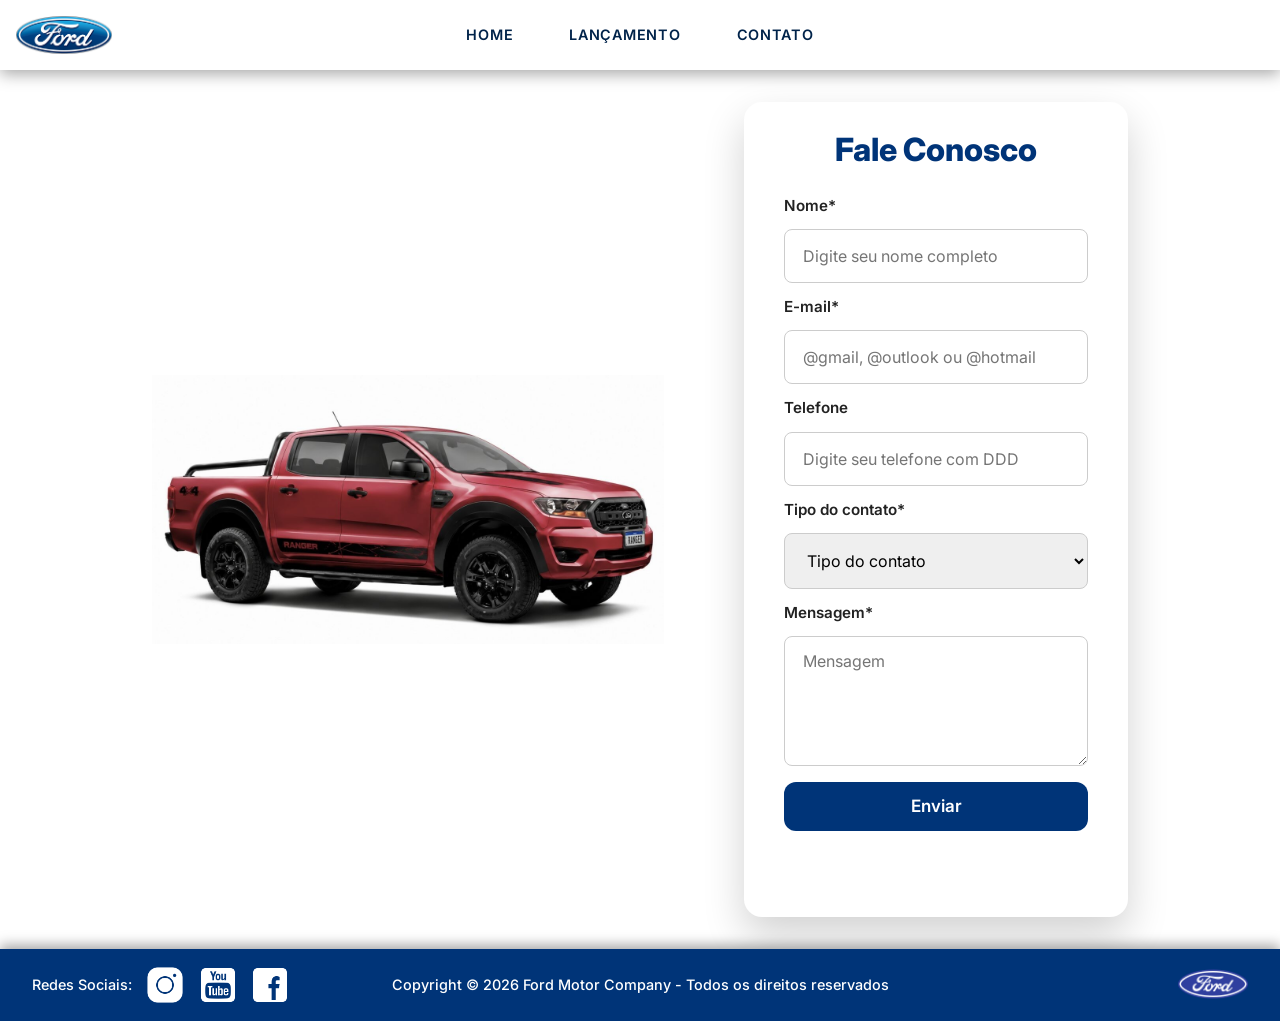
==== contact.html @ bb1d30cd "Corrigindo indentação dos arquivos" ====
<!doctype html>
<html lang="pt-BR">
    <head>
        <meta charset="UTF-8" />
        <meta name="viewport" content="width=device-width, initial-scale=1.0" />
        <title>Fale Conosco | Ford Ranger 2022</title>
        <meta
            name="description"
            content="Entre em contato com a Ford sobre a Ranger 2022: elogios, reclamações ou solicitações através do nosso formulário."
        />
        <link rel="icon" type="image/png" href="img/ford-logo.png" />
        <link rel="preconnect" href="https://fonts.googleapis.com" />
        <link rel="preconnect" href="https://fonts.gstatic.com" crossorigin />
        <link
            rel="stylesheet"
            href="https://fonts.googleapis.com/css2?family=Inter:wght@100..900&display=swap"
        />
        <link rel="stylesheet" href="css/reset.css" />
        <link rel="stylesheet" href="css/style.css" />
    </head>

    <body>
        <header class="cabecalho">
            <a href="index.html" class="cabecalho__logo">
                <img
                    src="img/logo-ford-256.png"
                    class="cabecalho__logo__ford"
                    alt="Ford"
                />
            </a>
            <input type="checkbox" id="menu-hamburguer" />
            <label for="menu-hamburguer" class="cabecalho__menu__hamburguer">
                <span></span>
                <span></span>
                <span></span>
            </label>

            <nav class="cabecalho__menu" id="menu-navegacao">
                <a href="index.html" class="cabecalho__menu__link">HOME</a>
                <a href="launch.html" class="cabecalho__menu__link"
                    >LANÇAMENTO</a
                >
                <a
                    href="contact.html"
                    class="cabecalho__menu__link"
                    aria-current="page"
                    >CONTATO</a
                >
            </nav>
        </header>
        <main class="pagina">
            <section class="contato" aria-labelledby="contato-titulo">
                <div class="contato__imagem">
                    <img src="img/storm.jpg" alt="Ford Ranger" />
                </div>
                <div class="contato__formulario">
                    <h1 id="contato-titulo" class="sr-only">
                        Fale Conosco Ford Ranger 2022
                    </h1>
                    <h2>Fale Conosco</h2>
                    <form id="form-contato">
                        <div class="contato__campo">
                            <label for="nome">Nome*</label>
                            <input
                                type="text"
                                id="nome"
                                name="nome"
                                placeholder="Digite seu nome completo"
                                required
                            />
                        </div>
                        <div class="contato__campo">
                            <label for="email">E-mail*</label>
                            <input
                                type="email"
                                id="email"
                                name="email"
                                placeholder="@gmail, @outlook ou @hotmail"
                                required
                            />
                        </div>
                        <div class="contato__campo">
                            <label for="telefone">Telefone</label>
                            <input
                                type="tel"
                                id="telefone"
                                name="telefone"
                                placeholder="Digite seu telefone com DDD"
                            />
                        </div>
                        <div class="contato__campo">
                            <label for="tipo-contato">Tipo do contato*</label>
                            <select
                                id="tipo-contato"
                                name="tipo-contato"
                                required
                            >
                                <option value="" disabled selected>
                                    Tipo do contato
                                </option>
                                <option>Elogio</option>
                                <option>Reclamação</option>
                                <option>Solicitação</option>
                            </select>
                        </div>
                        <div class="contato__campo">
                            <label for="mensagem-texto">Mensagem*</label>
                            <textarea
                                id="mensagem-texto"
                                name="mensagem-texto"
                                rows="6"
                                placeholder="Mensagem"
                                required
                            ></textarea>
                        </div>
                        <button type="submit">Enviar</button>
                        <p
                            id="mensagem"
                            class="mensagem"
                            role="status"
                            aria-live="polite"
                        ></p>
                    </form>
                </div>
            </section>
        </main>
        <footer class="rodape">
            <!-- Nova div agrupando o texto e as redes sociais para ocupar a 1ª coluna do Grid -->
            <div class="rodape__agrupamento-social">
                <p class="rodape__texto">Redes Sociais:</p>
                <div class="rodape__links">
                    <a
                        class="rodape__links__logo"
                        target="_blank"
                        rel="noopener noreferrer"
                        href="https://www.instagram.com/fordbrasil/"
                    >
                        <img
                            src="img/instagram-logo-50.png"
                            alt="Instagram"
                            loading="lazy"
                        />
                    </a>
                    <a
                        class="rodape__links__logo"
                        target="_blank"
                        rel="noopener noreferrer"
                        href="https://www.youtube.com/fordbrasil"
                    >
                        <img
                            src="img/youtube-squared-50.png"
                            alt="YouTube"
                            loading="lazy"
                        />
                    </a>
                    <a
                        class="rodape__links__logo"
                        target="_blank"
                        rel="noopener noreferrer"
                        href="https://www.facebook.com/FordBrasil/?locale=pt_BR"
                    >
                        <img
                            src="img/facebook-50.png"
                            alt="Facebook"
                            loading="lazy"
                        />
                    </a>
                </div>
            </div>
            <!-- 2ª Coluna -->
            <p class="rodape__copy">
                Copyright &copy; 2026 Ford Motor Company - Todos os direitos
                reservados
            </p>
            <!-- 3ª Coluna -->
            <img
                class="rodape__ford__logo"
                src="img/ford-96.png"
                alt="Logo Ford"
                loading="lazy"
            />
        </footer>
    </body>
</html>
---- css/style.css ----
:root {
    --cor-branca: #fff;
    --cor-azul: #003478;
    --cor-azul-escuro: #00234a;
    --cor-botao-hover: #0057c2;
    --transition-rapida: 0.2s ease;
    --transition: 0.3s ease;
    --border-radius: 0.75rem;
    --container-gap: clamp(1rem, 2.5vw, 2.5rem);
    --surface-shadow: 0 18px 40px rgba(0, 0, 0, 0.18);
}

*,
*::before,
*::after {
    box-sizing: border-box;
}

html {
    -webkit-text-size-adjust: 100%;
    text-size-adjust: 100%;
    font-family: "Inter", sans-serif;
}

#carousel {
    opacity: 1;
    transition: opacity 0.3s ease-in-out;
}

#carousel img {
    border-radius: 0 0 1.875rem 1.875rem;
}

#carousel.fade {
    opacity: 0;
}

div#carousel {
    width: 80%;
    -webkit-transition: all 0.3s ease-in-out;
    -moz-transition: all 0.3s ease-in-out;
    transition: opacity 0.65s ease-in-out;
}

#carousel-image.fade {
    opacity: 0;
}

div#carousel-title a {
    text-decoration: none;
    transition: opacity 0.8s ease-in-out;
}

div#carousel-title {
    text-align: center;
    margin: 2rem 0 2rem;
    font-weight: bold;
    width: 60%;
}

body {
    min-height: 100vh;
    margin: 0;
    display: flex;
    flex-direction: column;
    background: var(--cor-branca);
    text-rendering: optimizeLegibility;
    -webkit-font-smoothing: antialiased;
    -moz-osx-font-smoothing: grayscale;
    overflow-x: hidden;
}

img,
picture,
svg,
iframe {
    display: block;
    width: 100%;
    height: auto;
}

button,
input,
select,
textarea {
    font: inherit;
}

a {
    color: inherit;
    text-decoration: none;
}

a:focus-visible,
button:focus-visible {
    outline: 2px solid var(--cor-azul);
    outline-offset: 2px;
}

.sr-only {
    position: absolute;
    width: 1px;
    height: 1px;
    padding: 0;
    margin: -1px;
    overflow: hidden;
    clip: rect(0, 0, 0, 0);
    white-space: nowrap;
    border: 0;
}

.cabecalho {
    position: relative;
    z-index: 100;
    display: grid;
    grid-template-columns: 1fr auto 1fr;
    align-items: center;
    width: 100%;
    padding: 1rem 0;
    background: var(--cor-branca);
    box-shadow: 0 4px 15px rgba(0, 0, 0, 0.35);
}

.cabecalho__logo {
    display: flex;
    align-items: center;
    justify-self: start;
    padding: 0 2rem 0 1rem;
    text-decoration: none;
}

.cabecalho__logo__ford {
    width: 6rem;
    flex-shrink: 0;
}

#menu-hamburguer {
    display: none;
}

.cabecalho__menu__hamburguer {
    display: none;
}

.cabecalho__menu {
    display: flex;
    align-items: center;
    justify-self: center;
    gap: 3.5rem;
    margin: 0;
    padding: 0;
    font-size: 0.9rem;
}

.cabecalho__menu__link {
    position: relative;
    display: inline-block;
    color: var(--cor-azul-escuro);
    font-weight: 600;
    letter-spacing: 0.05em;
    white-space: nowrap;
    text-decoration: none;
    transition: color var(--transition);
}

.cabecalho__menu__link::after {
    content: "";
    position: absolute;
    left: 0;
    bottom: -0.1rem;
    width: 100%;
    height: 2px;
    background: var(--cor-azul);
    transform: scaleX(0);
    transform-origin: right;
    transition: transform var(--transition);
}

.cabecalho__menu__link:hover {
    color: var(--cor-azul);
}

.cabecalho__menu__link:hover::after {
    transform: scaleX(1);
    transform-origin: left;
}

.pagina {
    display: flex;
    flex: 1 0 auto;
    flex-direction: column;
    align-items: center;
    width: 100%;
    justify-content: flex-start;
    gap: 1rem;
    transition: var(--transition);
}

.pagina__video {
    display: flex;
    justify-content: center;
    width: 100%;
    background: #000;
}

.pagina__video__ranger {
    width: 55%;
    aspect-ratio: 16 / 9;
}

.pagina__video__ranger iframe {
    width: 100%;
    height: 100%;
    border: 0;
}

.pagina__texto {
    width: 55%;
    margin: 2rem 0;
    font-size: 0.8rem;
    line-height: 1.8;
    text-align: center;
}

.botao__ranger,
.pagina__comparar {
    display: inline-flex;
    align-items: center;
    justify-content: center;
    padding: 1.5rem 3rem;
    background: var(--cor-azul);
    border: none;
    border-radius: var(--border-radius);
    box-shadow: 0 4px 12px rgba(0, 52, 120, 0.3);
    color: var(--cor-branca);
    font-size: 0.9rem;
    font-weight: 600;
    letter-spacing: 0.08em;
    text-transform: uppercase;
    text-decoration: none;
    cursor: pointer;
    transition:
        background-color var(--transition-rapida),
        transform var(--transition-rapida),
        box-shadow var(--transition-rapida);
}

.botao__ranger {
    margin-bottom: 3rem;
}

.botao__ranger:hover,
.pagina__comparar:hover {
    background: var(--cor-azul-escuro);
    box-shadow: 0 6px 18px rgba(0, 52, 120, 0.45);
    transform: translateY(-3px);
}

.botao__ranger:active,
.pagina__comparar:active {
    box-shadow: 0 3px 8px rgba(0, 52, 120, 0.4);
    transform: translateY(-1px);
    pointer-events: none;
}

body:has(#menu-hamburguer:checked) :is(.pagina, .rodape) {
    filter: blur(8px);
    pointer-events: none;
    user-select: none;
}

.pagina__fotos {
    display: flex;
    flex-wrap: wrap;
    justify-content: center;
    gap: 4rem;
    width: 100%;
    padding: 0 0 3rem 0;
}

.pagina__fotos__item {
    display: flex;
    flex-direction: column;
    align-items: center;
    width: 20%;
}

.pagina__fotos__carros {
    width: 100%;
    border-radius: 8px;
    cursor: pointer;
}

.pagina__fotos__legenda__linha {
    display: flex;
    align-items: center;
    justify-content: center;
    width: 130%;
    padding-top: 1rem;
}

.pagina__fotos__checkbox {
    flex: 0 0 auto;
    width: 1.4rem;
    height: 1.4rem;
    accent-color: var(--cor-azul);
    cursor: pointer;
}

.pagina__fotos__legenda {
    flex: 0 1 auto;
    margin: 0 0.7rem;
    font-size: 0.8rem;
    line-height: 1.5;
    text-align: center;
    cursor: pointer;
}

.pagina__fotos__legenda__destaque {
    font-weight: 600;
    color: var(--cor-azul);
}

.pagina__fotos__info {
    width: 1.5rem;
    flex-shrink: 0;
}

.pagina__comparar {
    margin-bottom: 4rem;
}

.contato {
    display: flex;
    align-items: center;
    justify-content: center;
    height: 100%;
    gap: 5rem;
}

.contato__imagem {
    width: 40%;
}

.contato__imagem img {
    width: 100%;
}

.contato__formulario {
    width: 30%;
    background: var(--cor-branca);
    border-radius: 18px;
    box-shadow: 0 18px 40px rgba(0, 0, 0, 0.18);
    margin: 2rem 0;
}

.contato__formulario h2 {
    padding: 2rem;
    color: var(--cor-azul);
    font-size: 2rem;
    font-weight: 800;
    text-align: center;
}

.contato__formulario p {
    margin-bottom: 1.875rem;
    color: #777;
}

.contato__formulario form {
    display: flex;
    flex-direction: column;
    gap: 1rem;
    padding: 0 2.5rem 2.5rem;
}

.contato__campo {
    display: flex;
    flex-direction: column;
    gap: 1rem;
}

.contato__formulario label {
    font-size: 0.95rem;
    font-weight: 600;
    color: #222;
}

.contato__formulario :is(input, select, textarea) {
    padding: 1rem 1.125rem;
    border: 1px solid #ccc;
    border-radius: 8px;
    font-size: 1rem;
    font-family: inherit;
    transition: var(--transition);
}

.contato__formulario :is(input, select, textarea):focus {
    outline: none;
    border-color: var(--cor-azul);
    box-shadow: 0 0 10px rgba(0, 52, 120, 0.3);
}

.contato__formulario textarea {
    resize: vertical;
}

.contato__formulario button {
    padding: 1rem;
    background: var(--cor-azul);
    color: var(--cor-branca);
    border: none;
    border-radius: var(--border-radius);
    font-size: 1.0625rem;
    font-weight: 600;
    cursor: pointer;
    transition: var(--transition);
}

.contato__formulario button:hover {
    background: var(--cor-botao-hover);
    box-shadow: 0 8px 18px rgba(0, 0, 0, 0.25);
    transform: translateY(-3px);
}

.rodape {
    display: grid;
    grid-template-columns: 1fr auto 1fr;
    align-items: center;
    width: 100%;
    padding: 1rem 2rem;
    margin-top: auto;
    background: var(--cor-azul);
    box-shadow: 0 -4px 12px rgba(0, 0, 0, 0.35);
}

.rodape__agrupamento-social {
    display: flex;
    align-items: center;
    gap: 0.8rem;
    justify-self: start;
}

.rodape__texto {
    margin: 0;
    color: var(--cor-branca);
    font-size: 0.9rem;
    font-weight: 500;
}

.rodape__links {
    display: flex;
    align-items: center;
    gap: 0.8rem;
}

.rodape__links__logo {
    display: flex;
    justify-content: center;
}

.rodape__links__logo img {
    width: 2.5rem;
}

.rodape__copy {
    margin: 0;
    color: var(--cor-branca);
    font-size: 0.9rem;
    font-weight: 500;
    text-align: center;
    justify-self: center;
}

.rodape__ford__logo {
    width: 4.375rem;
    justify-self: end;
}

.rodape a:focus-visible {
    outline-color: var(--cor-branca);
}

@media (max-width: 1200px) {
    .pagina {
        gap: 0rem;
    }

    .cabecalho__menu {
        gap: 2rem;
    }

    .pagina__fotos__item {
        width: 20%;
    }

    div#carousel {
        width: 100%;
    }

    #carousel img {
        border-radius: 0;
    }

    .pagina__texto {
        width: 80%;
        font-size: 0.8rem;
    }

    .pagina__video {
        width: 100%;
        aspect-ratio: 4 / 2;
        overflow: hidden;
    }

    .pagina__video iframe {
        width: 100%;
        height: 100%;
        transform: scale(1.9);
        transform-origin: center;
        border: 0;
    }

    .botao__ranger {
        margin-bottom: 5rem;
    }

    .contato {
        flex-direction: column;
        width: 70%;
        gap: 0;
    }

    .contato__formulario {
        width: 100%;
        margin-bottom: 3rem;
    }

    .contato__imagem {
        display: flex;
        width: 100%;
        justify-content: center;
    }

    .contato__imagem img {
        width: 80%;
    }

    .rodape {
        display: flex;
        flex-direction: column;
        align-items: center;
        gap: 1rem;
        padding: 1.5rem 1rem;
    }

    .rodape__agrupamento-social {
        flex-direction: column;
        gap: 0.5rem;
    }

    .rodape__ford__logo {
        margin-top: 0.5rem;
    }
}

@media (max-width: 480px) {
    .cabecalho {
        display: flex;
        justify-content: space-between;
        height: 4rem;
    }

    .cabecalho__menu {
        gap: 0;
        display: flex;
        flex-direction: column;
        position: absolute;
        top: 4rem;
        left: 0;
        width: 100%;
        background: var(--cor-branca);
        box-shadow: 0 10px 15px rgba(0, 0, 0, 0.1);
        overflow: hidden;
        max-height: 0;
        opacity: 0;
        visibility: hidden;
        transform: translateY(-15px);
        transition:
            max-height var(--transition),
            opacity var(--transition),
            transform var(--transition),
            visibility 0s linear 0.35s;
    }

    .cabecalho__logo__ford {
        width: 4.5rem;
    }

    .cabecalho__menu__hamburguer {
        display: flex;
        font-size: 1.5rem;
        cursor: pointer;
        flex-direction: column;
        gap: 0.3rem;
        position: absolute;
        top: 50%;
        right: 1rem;
        transform: translateY(-50%) scaleX(1.2);
    }

    .cabecalho__menu__hamburguer span {
        display: flex;
        width: 2rem;
        height: 0.3rem;
        background: var(--cor-azul);
        border-radius: 0.2rem;
        flex-direction: column;
        transition:
            transform var(--transition),
            opacity var(--transition);
    }

    #menu-hamburguer:checked + .cabecalho__menu__hamburguer + .cabecalho__menu {
        max-height: 350px;
        opacity: 1;
        visibility: visible;
        transform: translateY(0);
        gap: 0;
        transition-delay: 0s;
    }

    #menu-hamburguer:checked + .cabecalho__menu__hamburguer span:nth-child(1) {
        transform: translateY(9.5px) rotate(45deg);
    }
    #menu-hamburguer:checked + .cabecalho__menu__hamburguer span:nth-child(2) {
        opacity: 0;
    }
    #menu-hamburguer:checked + .cabecalho__menu__hamburguer span:nth-child(3) {
        transform: translateY(-9.5px) rotate(-45deg);
    }

    .cabecalho__menu__link {
        display: flex;
        flex-direction: column;
        align-items: center;
        padding: 2rem;
        width: 100%;
        border-bottom: 2px solid #f0f4f8;
    }

    .pagina {
        gap: 1.5rem;
    }

    .pagina__ranger__link {
        width: 100%;
        border-radius: 0;
    }

    .pagina__video {
        width: 95%;
        aspect-ratio: 9 / 16;
        overflow: hidden;
    }

    .pagina__video iframe {
        width: 100%;
        height: 100%;
        transform: scale(5.8);
        transform-origin: center;
        border: 0;
    }

    .pagina__texto {
        width: 85%;
        margin: 0;
    }

    .contato {
        width: 90%;
    }

    .contato__imagem img {
        width: 80%;
    }

    .botao__ranger,
    .pagina__comparar {
        display: block;
        width: 80%;
        margin-bottom: 6rem;
        padding: 1.5rem;
        text-align: center;
    }

    .pagina__fotos__legenda {
        font-size: 0.8rem;
    }

    .pagina__fotos__info {
        width: 8%;
    }

    .pagina__fotos__item {
        width: 60%;
    }

    .rodape__texto,
    .rodape__copy {
        font-size: 0.8rem;
    }
}
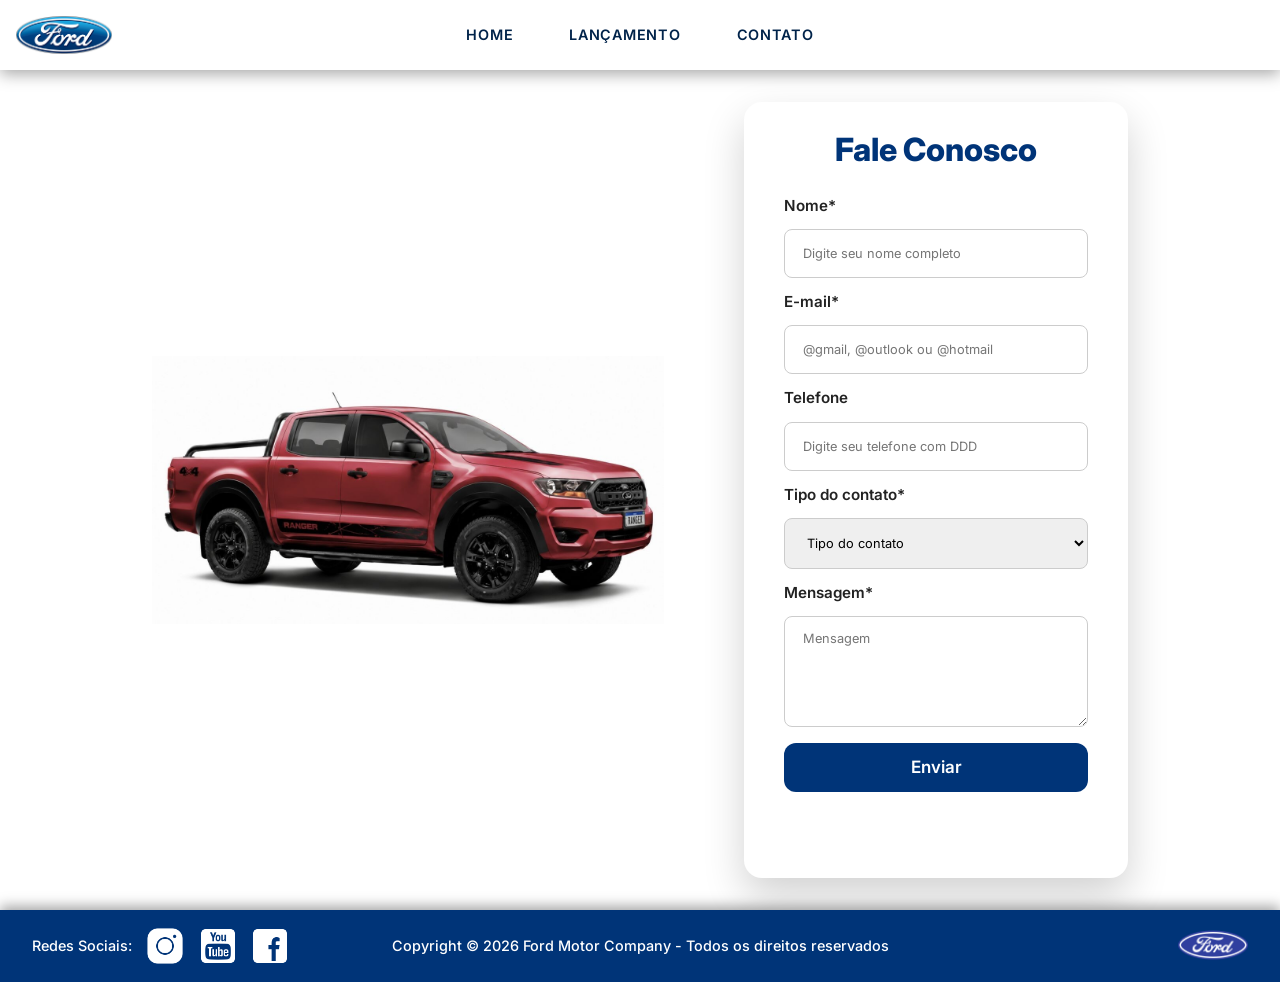
==== commit 8d975680: "Adicionada funcionalidade de comparação de carros e recursos relacionados - O arquivo launch.html fo" ====
--- a/contact.html
+++ b/contact.html
@@ -17,6 +17,7 @@
         />
         <link rel="stylesheet" href="css/reset.css" />
         <link rel="stylesheet" href="css/style.css" />
+        <script src="js/form.js"></script>
     </head>
 
     <body>
@@ -58,7 +59,7 @@
                         Fale Conosco Ford Ranger 2022
                     </h1>
                     <h2>Fale Conosco</h2>
-                    <form id="form-contato">
+                    <form id="form-contato" onsubmit="return Post(this)">
                         <div class="contato__campo">
                             <label for="nome">Nome*</label>
                             <input
@@ -125,7 +126,6 @@
             </section>
         </main>
         <footer class="rodape">
-            <!-- Nova div agrupando o texto e as redes sociais para ocupar a 1ª coluna do Grid -->
             <div class="rodape__agrupamento-social">
                 <p class="rodape__texto">Redes Sociais:</p>
                 <div class="rodape__links">
--- a/css/style.css
+++ b/css/style.css
@@ -22,13 +22,42 @@
     font-family: "Inter", sans-serif;
 }
 
+.carousel-container {
+    display: flex;
+    justify-content: center;
+    position: relative;
+    width: 100%;
+    overflow: hidden;
+}
+
+.carousel-btn {
+    position: absolute;
+    top: 50%;
+    transform: translateY(-50%);
+    background-color: rgba(0, 0, 0, 0.5);
+    color: white;
+    border: none;
+    padding: 15px;
+    cursor: pointer;
+    z-index: 10;
+}
+
 #carousel {
+    justify-content: center;
+    align-items: center;
+    width: 100%;
+    overflow: hidden;
+    border-radius: 0 0 1rem 1rem;
     opacity: 1;
     transition: opacity 0.3s ease-in-out;
 }
 
-#carousel img {
-    border-radius: 0 0 1.875rem 1.875rem;
+
+.prev { left: 10px; }
+.next { right: 10px; }
+
+.carousel-btn:hover {
+    background-color: rgba(0, 0, 0, 0.8);
 }
 
 #carousel.fade {
@@ -36,25 +65,20 @@
 }
 
 div#carousel {
-    width: 80%;
-    -webkit-transition: all 0.3s ease-in-out;
-    -moz-transition: all 0.3s ease-in-out;
-    transition: opacity 0.65s ease-in-out;
-}
-
-#carousel-image.fade {
-    opacity: 0;
-}
-
-div#carousel-title a {
-    text-decoration: none;
-    transition: opacity 0.8s ease-in-out;
-}
+    justify-content: center;
+    width: 90%;
+    -webkit-transition: all 0.5s ease-in-out;
+    -moz-transition: all 0.5s ease-in-out;
+    transition: 0.6s ease-in-out;
+}
+
+
+
 
 div#carousel-title {
     text-align: center;
     margin: 2rem 0 2rem;
-    font-weight: bold;
+    font-size: 1rem;
     width: 60%;
 }
 
@@ -260,7 +284,6 @@
 .pagina__comparar:active {
     box-shadow: 0 3px 8px rgba(0, 52, 120, 0.4);
     transform: translateY(-1px);
-    pointer-events: none;
 }
 
 body:has(#menu-hamburguer:checked) :is(.pagina, .rodape) {
@@ -390,7 +413,7 @@
     padding: 1rem 1.125rem;
     border: 1px solid #ccc;
     border-radius: 8px;
-    font-size: 1rem;
+    font-size: 0.8rem;
     font-family: inherit;
     transition: var(--transition);
 }
@@ -498,7 +521,7 @@
         width: 100%;
     }
 
-    #carousel img {
+    #carousel {
         border-radius: 0;
     }
 
@@ -650,7 +673,27 @@
     }
 
     .pagina {
-        gap: 1.5rem;
+        gap: 1rem;
+    }
+
+    .carousel-container {
+        display: flex;
+        justify-content: center;
+    }
+
+    .carousel-container img {
+        width: auto;
+        height: 300px;
+    }
+
+    div#carousel a {
+        display: flex;
+        justify-content: center;
+    }
+    
+    div#carousel-title {
+        font-size: 0.9rem;
+        width: 90%;
     }
 
     .pagina__ranger__link {
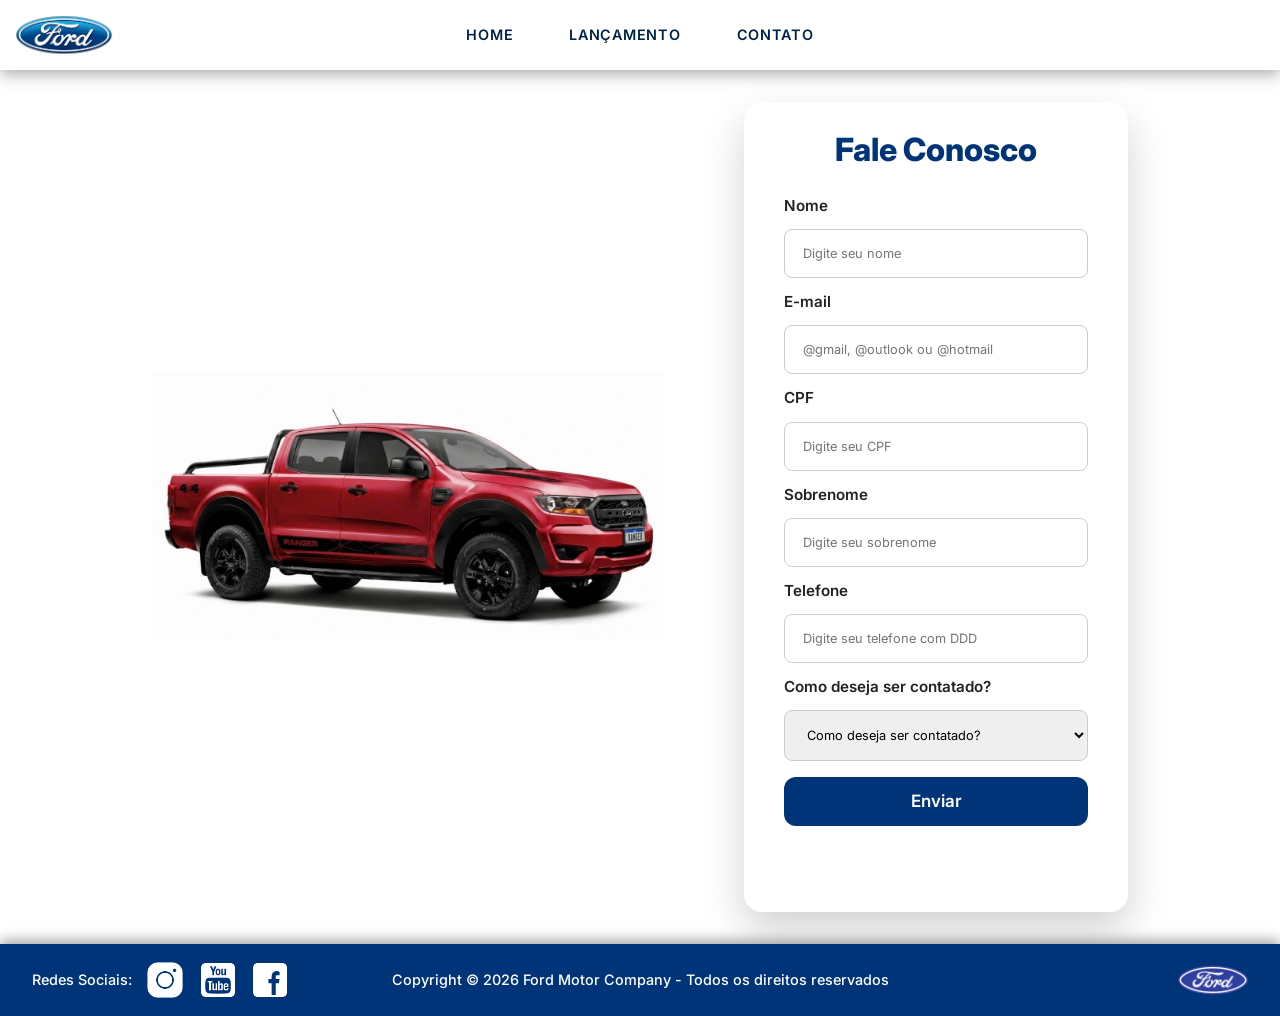
==== commit 07a13e3c: "Refatorando o formulário de contato e aprimorando a funcionalidade do carrossel; adicionando novos c" ====
--- a/contact.html
+++ b/contact.html
@@ -61,19 +61,19 @@
                     <h2>Fale Conosco</h2>
                     <form id="form-contato" onsubmit="return Post(this)">
                         <div class="contato__campo">
-                            <label for="nome">Nome*</label>
+                            <label for="nome">Nome</label>
                             <input
                                 type="text"
                                 id="nome"
                                 name="nome"
-                                placeholder="Digite seu nome completo"
-                                required
-                            />
-                        </div>
-                        <div class="contato__campo">
-                            <label for="email">E-mail*</label>
-                            <input
-                                type="email"
+                                placeholder="Digite seu nome"
+                                required
+                            />
+                        </div>
+                        <div class="contato__campo">
+                            <label for="email">E-mail</label>
+                            <input
+                                type="text"
                                 id="email"
                                 name="email"
                                 placeholder="@gmail, @outlook ou @hotmail"
@@ -81,38 +81,54 @@
                             />
                         </div>
                         <div class="contato__campo">
+                            <label for="telefone">CPF</label>
+                            <input
+                                type="text"
+                                id="cpf"
+                                name="cpf"
+                                inputmode="number"
+                                maxlength="14"
+                                oninput="MascararCpf(this)"
+                                placeholder="Digite seu CPF"
+                                required
+                            />
+                        </div>
+                        <div class="contato__campo">
+                            <label for="sobrenome">Sobrenome</label>
+                            <input
+                                type="text"
+                                id="sobrenome"
+                                name="sobrenome"
+                                placeholder="Digite seu sobrenome"
+                                required
+                            />
+                        </div>
+                        <div class="contato__campo">
                             <label for="telefone">Telefone</label>
                             <input
-                                type="tel"
+                                type="text"
                                 id="telefone"
                                 name="telefone"
+                                inputmode="number"
+                                maxlength="15"
+                                oninput="MascararTelefone(this)"
                                 placeholder="Digite seu telefone com DDD"
-                            />
-                        </div>
-                        <div class="contato__campo">
-                            <label for="tipo-contato">Tipo do contato*</label>
+                                required
+                            />
+                        </div>
+                        <div class="contato__campo">
+                            <label for="tipo-contato">Como deseja ser contatado?</label>
                             <select
                                 id="tipo-contato"
                                 name="tipo-contato"
                                 required
                             >
                                 <option value="" disabled selected>
-                                    Tipo do contato
+                                    Como deseja ser contatado?
                                 </option>
-                                <option>Elogio</option>
-                                <option>Reclamação</option>
-                                <option>Solicitação</option>
+                                <option>E-mail</option>
+                                <option>Telefone</option>
                             </select>
-                        </div>
-                        <div class="contato__campo">
-                            <label for="mensagem-texto">Mensagem*</label>
-                            <textarea
-                                id="mensagem-texto"
-                                name="mensagem-texto"
-                                rows="6"
-                                placeholder="Mensagem"
-                                required
-                            ></textarea>
                         </div>
                         <button type="submit">Enviar</button>
                         <p
--- a/css/style.css
+++ b/css/style.css
@@ -78,8 +78,9 @@
 div#carousel-title {
     text-align: center;
     margin: 2rem 0 2rem;
-    font-size: 1rem;
+    font-size: 0.9rem;
     width: 60%;
+    padding-bottom: 15px;
 }
 
 body {
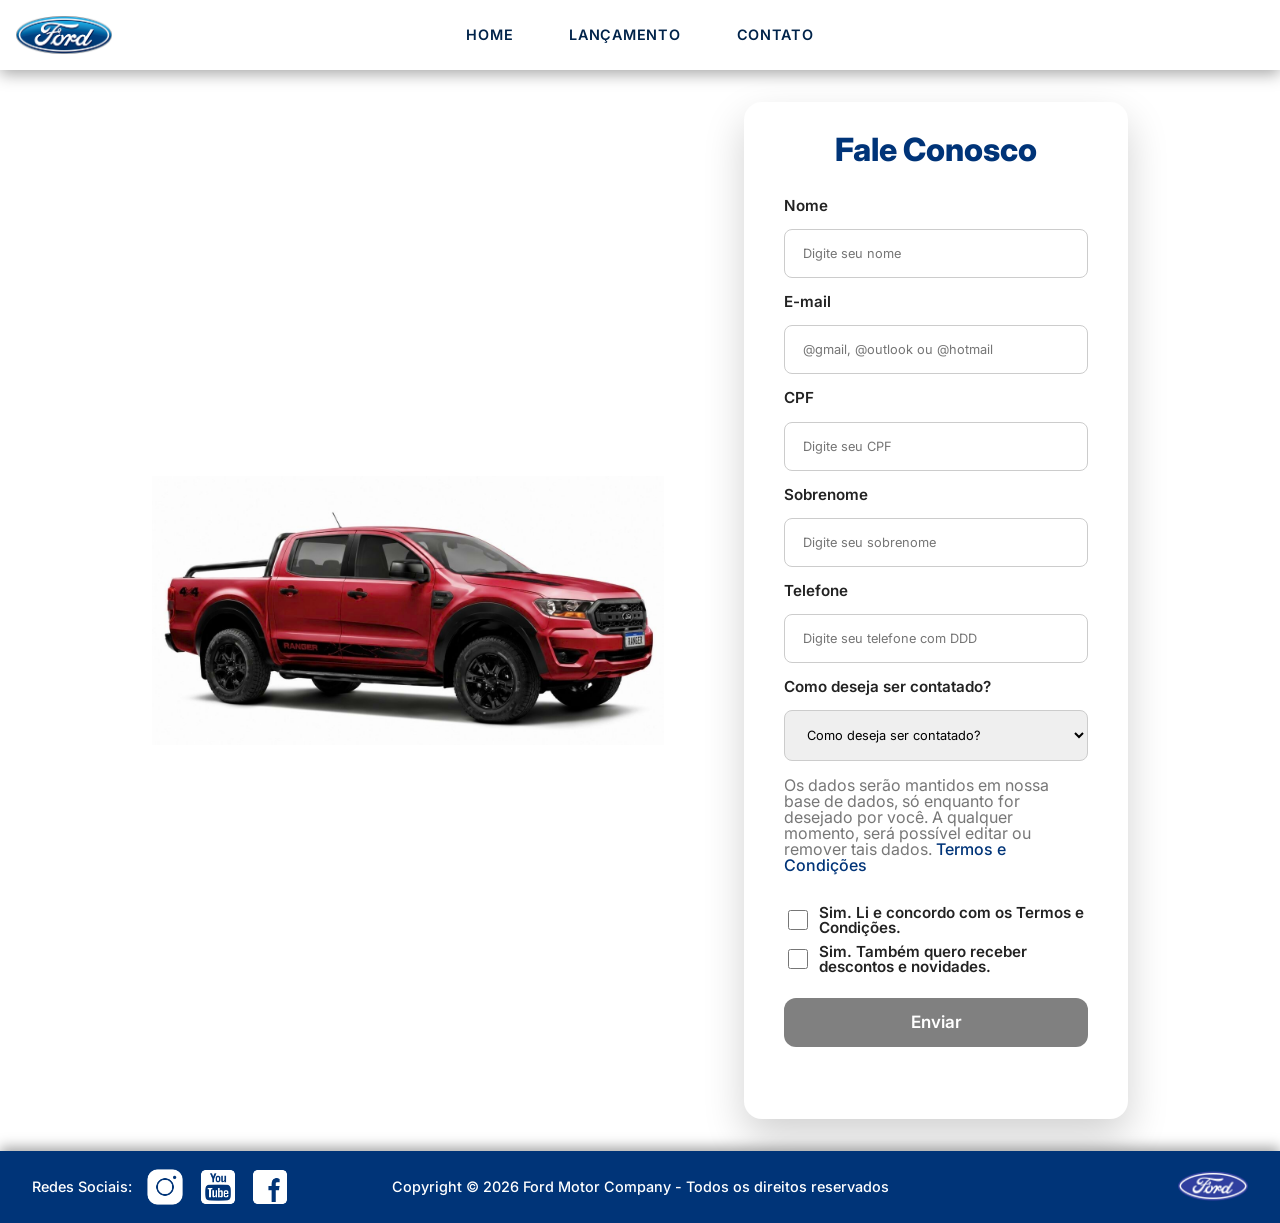
==== commit ba548139: "Adicionando checkboxes de aceites de Termos e Condições (LGPD) na página "contato"" ====
--- a/contact.html
+++ b/contact.html
@@ -17,50 +17,52 @@
         />
         <link rel="stylesheet" href="css/reset.css" />
         <link rel="stylesheet" href="css/style.css" />
-        <script src="js/form.js"></script>
+        <link rel="stylesheet" href="css/form.css" />
+        <script src="js/form.js" defer></script>
     </head>
 
     <body>
-        <header class="cabecalho">
-            <a href="index.html" class="cabecalho__logo">
+        <header class="header">
+            <a href="index.html" class="header__logo">
                 <img
                     src="img/logo-ford-256.png"
-                    class="cabecalho__logo__ford"
+                    class="header__logo-image"
                     alt="Ford"
                 />
             </a>
             <input type="checkbox" id="menu-hamburguer" />
-            <label for="menu-hamburguer" class="cabecalho__menu__hamburguer">
+            <label for="menu-hamburguer" class="header__nav-toggle">
                 <span></span>
                 <span></span>
                 <span></span>
             </label>
 
-            <nav class="cabecalho__menu" id="menu-navegacao">
-                <a href="index.html" class="cabecalho__menu__link">HOME</a>
-                <a href="launch.html" class="cabecalho__menu__link"
-                    >LANÇAMENTO</a
-                >
+            <nav class="header__nav" id="menu-navegacao">
+                <a href="index.html" class="header__nav-link">HOME</a>
+                <a href="launch.html" class="header__nav-link">LANÇAMENTO</a>
                 <a
                     href="contact.html"
-                    class="cabecalho__menu__link"
+                    class="header__nav-link"
                     aria-current="page"
                     >CONTATO</a
                 >
             </nav>
         </header>
-        <main class="pagina">
-            <section class="contato" aria-labelledby="contato-titulo">
-                <div class="contato__imagem">
+        <main class="page">
+            <section class="contact" aria-labelledby="contato-titulo">
+                <div class="contact__image">
                     <img src="img/storm.jpg" alt="Ford Ranger" />
                 </div>
-                <div class="contato__formulario">
+                <div class="contact-form">
                     <h1 id="contato-titulo" class="sr-only">
                         Fale Conosco Ford Ranger 2022
                     </h1>
                     <h2>Fale Conosco</h2>
-                    <form id="form-contato" onsubmit="return Post(this)">
-                        <div class="contato__campo">
+                    <form
+                        id="form-contato"
+                        onsubmit="return submitContactForm(this);"
+                    >
+                        <div class="contact__fields">
                             <label for="nome">Nome</label>
                             <input
                                 type="text"
@@ -70,7 +72,7 @@
                                 required
                             />
                         </div>
-                        <div class="contato__campo">
+                        <div class="contact__fields">
                             <label for="email">E-mail</label>
                             <input
                                 type="text"
@@ -80,20 +82,20 @@
                                 required
                             />
                         </div>
-                        <div class="contato__campo">
-                            <label for="telefone">CPF</label>
+                        <div class="contact__fields">
+                            <label for="cpf">CPF</label>
                             <input
                                 type="text"
                                 id="cpf"
                                 name="cpf"
                                 inputmode="number"
                                 maxlength="14"
-                                oninput="MascararCpf(this)"
+                                oninput="maskCpf(this)"
                                 placeholder="Digite seu CPF"
                                 required
                             />
                         </div>
-                        <div class="contato__campo">
+                        <div class="contact__fields">
                             <label for="sobrenome">Sobrenome</label>
                             <input
                                 type="text"
@@ -103,7 +105,7 @@
                                 required
                             />
                         </div>
-                        <div class="contato__campo">
+                        <div class="contact__fields">
                             <label for="telefone">Telefone</label>
                             <input
                                 type="text"
@@ -111,13 +113,15 @@
                                 name="telefone"
                                 inputmode="number"
                                 maxlength="15"
-                                oninput="MascararTelefone(this)"
+                                oninput="maskPhone(this)"
                                 placeholder="Digite seu telefone com DDD"
                                 required
                             />
                         </div>
-                        <div class="contato__campo">
-                            <label for="tipo-contato">Como deseja ser contatado?</label>
+                        <div class="contact__fields">
+                            <label for="tipo-contato"
+                                >Como deseja ser contatado?</label
+                            >
                             <select
                                 id="tipo-contato"
                                 name="tipo-contato"
@@ -130,10 +134,50 @@
                                 <option>Telefone</option>
                             </select>
                         </div>
-                        <button type="submit">Enviar</button>
+                        <div class="divForm">
+                            <p>
+                                Os dados serão mantidos em nossa base de dados,
+                                só enquanto for desejado por você. A qualquer
+                                momento, será possível editar ou remover tais
+                                dados.
+                                <a
+                                    class="linkTermos"
+                                    target="_blank"
+                                    href="https://www.ford.com.br/politica-de-privacidade/ "
+                                    >Termos e Condições</a
+                                >
+                            </p>
+                            <br />
+                            <div class="termos-item">
+                                <input
+                                    type="checkbox"
+                                    class="checkboxTermos"
+                                    id="checkTermos"
+                                />
+                                <label for="checkTermos"
+                                    >Sim. Li e concordo com os Termos e
+                                    Condições.</label
+                                >
+                            </div>
+
+                            <div class="termos-item">
+                                <input
+                                    type="checkbox"
+                                    class="checkboxTermos"
+                                    id="checkNovidades"
+                                />
+                                <label for="checkNovidades"
+                                    >Sim. Também quero receber descontos e
+                                    novidades.</label
+                                >
+                            </div>
+                        </div>
+                        <button disabled id="botaoEnviar" type="submit">
+                            Enviar
+                        </button>
                         <p
                             id="mensagem"
-                            class="mensagem"
+                            class="form__feedback"
                             role="status"
                             aria-live="polite"
                         ></p>
@@ -141,12 +185,12 @@
                 </div>
             </section>
         </main>
-        <footer class="rodape">
-            <div class="rodape__agrupamento-social">
-                <p class="rodape__texto">Redes Sociais:</p>
-                <div class="rodape__links">
+        <footer class="footer">
+            <div class="footer__social">
+                <p class="footer__text">Redes Sociais:</p>
+                <div class="footer__links">
                     <a
-                        class="rodape__links__logo"
+                        class="footer__links-logo"
                         target="_blank"
                         rel="noopener noreferrer"
                         href="https://www.instagram.com/fordbrasil/"
@@ -158,7 +202,7 @@
                         />
                     </a>
                     <a
-                        class="rodape__links__logo"
+                        class="footer__links-logo"
                         target="_blank"
                         rel="noopener noreferrer"
                         href="https://www.youtube.com/fordbrasil"
@@ -170,7 +214,7 @@
                         />
                     </a>
                     <a
-                        class="rodape__links__logo"
+                        class="footer__links-logo"
                         target="_blank"
                         rel="noopener noreferrer"
                         href="https://www.facebook.com/FordBrasil/?locale=pt_BR"
@@ -183,14 +227,14 @@
                     </a>
                 </div>
             </div>
-            <!-- 2ª Coluna -->
-            <p class="rodape__copy">
+
+            <p class="footer__copyright">
                 Copyright &copy; 2026 Ford Motor Company - Todos os direitos
                 reservados
             </p>
-            <!-- 3ª Coluna -->
+
             <img
-                class="rodape__ford__logo"
+                class="footer__logo"
                 src="img/ford-96.png"
                 alt="Logo Ford"
                 loading="lazy"
--- a/css/style.css
+++ b/css/style.css
@@ -22,7 +22,7 @@
     font-family: "Inter", sans-serif;
 }
 
-.carousel-container {
+.carousel__viewport {
     display: flex;
     justify-content: center;
     position: relative;
@@ -30,7 +30,7 @@
     overflow: hidden;
 }
 
-.carousel-btn {
+.carousel__button {
     position: absolute;
     top: 50%;
     transform: translateY(-50%);
@@ -43,37 +43,38 @@
 }
 
 #carousel {
-    justify-content: center;
-    align-items: center;
-    width: 100%;
+    position: relative;
+    width: 90%;
+    aspect-ratio: 16 / 7;
     overflow: hidden;
     border-radius: 0 0 1rem 1rem;
+}
+
+#carousel .carousel__slide {
+    position: absolute;
+    inset: 0;
+    display: block;
+    opacity: 0;
+    transition: opacity 300ms ease-in-out;
+}
+
+#carousel .carousel__slide.carousel__slide--active {
     opacity: 1;
-    transition: opacity 0.3s ease-in-out;
-}
-
-
-.prev { left: 10px; }
-.next { right: 10px; }
-
-.carousel-btn:hover {
+}
+
+#carousel .carousel__slide img {
+    width: 100%;
+    height: 100%;
+    object-fit: cover;
+}
+
+
+.carousel__button--prev { left: 10px; }
+.carousel__button--next { right: 10px; }
+
+.carousel__button:hover {
     background-color: rgba(0, 0, 0, 0.8);
 }
-
-#carousel.fade {
-    opacity: 0;
-}
-
-div#carousel {
-    justify-content: center;
-    width: 90%;
-    -webkit-transition: all 0.5s ease-in-out;
-    -moz-transition: all 0.5s ease-in-out;
-    transition: 0.6s ease-in-out;
-}
-
-
-
 
 div#carousel-title {
     text-align: center;
@@ -134,7 +135,7 @@
     border: 0;
 }
 
-.cabecalho {
+.header {
     position: relative;
     z-index: 100;
     display: grid;
@@ -146,7 +147,7 @@
     box-shadow: 0 4px 15px rgba(0, 0, 0, 0.35);
 }
 
-.cabecalho__logo {
+.header__logo {
     display: flex;
     align-items: center;
     justify-self: start;
@@ -154,7 +155,7 @@
     text-decoration: none;
 }
 
-.cabecalho__logo__ford {
+.header__logo-image {
     width: 6rem;
     flex-shrink: 0;
 }
@@ -163,11 +164,11 @@
     display: none;
 }
 
-.cabecalho__menu__hamburguer {
+.header__nav-toggle {
     display: none;
 }
 
-.cabecalho__menu {
+.header__nav {
     display: flex;
     align-items: center;
     justify-self: center;
@@ -177,7 +178,7 @@
     font-size: 0.9rem;
 }
 
-.cabecalho__menu__link {
+.header__nav-link {
     position: relative;
     display: inline-block;
     color: var(--cor-azul-escuro);
@@ -188,7 +189,7 @@
     transition: color var(--transition);
 }
 
-.cabecalho__menu__link::after {
+.header__nav-link::after {
     content: "";
     position: absolute;
     left: 0;
@@ -201,16 +202,16 @@
     transition: transform var(--transition);
 }
 
-.cabecalho__menu__link:hover {
+.header__nav-link:hover {
     color: var(--cor-azul);
 }
 
-.cabecalho__menu__link:hover::after {
+.header__nav-link:hover::after {
     transform: scaleX(1);
     transform-origin: left;
 }
 
-.pagina {
+.page {
     display: flex;
     flex: 1 0 auto;
     flex-direction: column;
@@ -221,25 +222,25 @@
     transition: var(--transition);
 }
 
-.pagina__video {
+.page__video {
     display: flex;
     justify-content: center;
     width: 100%;
     background: #000;
 }
 
-.pagina__video__ranger {
+.page__video-player {
     width: 55%;
     aspect-ratio: 16 / 9;
 }
 
-.pagina__video__ranger iframe {
+.page__video-player iframe {
     width: 100%;
     height: 100%;
     border: 0;
 }
 
-.pagina__texto {
+.page__text {
     width: 55%;
     margin: 2rem 0;
     font-size: 0.8rem;
@@ -247,12 +248,13 @@
     text-align: center;
 }
 
-.botao__ranger,
-.pagina__comparar {
+.btn--hero,
+.btn {
     display: inline-flex;
     align-items: center;
     justify-content: center;
     padding: 1.5rem 3rem;
+    margin-bottom: 4rem;
     background: var(--cor-azul);
     border: none;
     border-radius: var(--border-radius);
@@ -270,30 +272,30 @@
         box-shadow var(--transition-rapida);
 }
 
-.botao__ranger {
+.btn--hero {
     margin-bottom: 3rem;
 }
 
-.botao__ranger:hover,
-.pagina__comparar:hover {
+.btn--hero:hover,
+.btn:hover {
     background: var(--cor-azul-escuro);
     box-shadow: 0 6px 18px rgba(0, 52, 120, 0.45);
     transform: translateY(-3px);
 }
 
-.botao__ranger:active,
-.pagina__comparar:active {
+.btn--hero:active,
+.btn:active {
     box-shadow: 0 3px 8px rgba(0, 52, 120, 0.4);
     transform: translateY(-1px);
 }
 
-body:has(#menu-hamburguer:checked) :is(.pagina, .rodape) {
+body:has(#menu-hamburguer:checked) :is(.page, .footer) {
     filter: blur(8px);
     pointer-events: none;
     user-select: none;
 }
 
-.pagina__fotos {
+.gallery {
     display: flex;
     flex-wrap: wrap;
     justify-content: center;
@@ -302,20 +304,20 @@
     padding: 0 0 3rem 0;
 }
 
-.pagina__fotos__item {
+.gallery__item {
     display: flex;
     flex-direction: column;
     align-items: center;
     width: 20%;
 }
 
-.pagina__fotos__carros {
+.gallery__image {
     width: 100%;
     border-radius: 8px;
     cursor: pointer;
 }
 
-.pagina__fotos__legenda__linha {
+.gallery__caption-row {
     display: flex;
     align-items: center;
     justify-content: center;
@@ -323,7 +325,7 @@
     padding-top: 1rem;
 }
 
-.pagina__fotos__checkbox {
+.gallery__checkbox {
     flex: 0 0 auto;
     width: 1.4rem;
     height: 1.4rem;
@@ -331,7 +333,7 @@
     cursor: pointer;
 }
 
-.pagina__fotos__legenda {
+.gallery__caption {
     flex: 0 1 auto;
     margin: 0 0.7rem;
     font-size: 0.8rem;
@@ -340,21 +342,17 @@
     cursor: pointer;
 }
 
-.pagina__fotos__legenda__destaque {
+.gallery__caption--highlight {
     font-weight: 600;
     color: var(--cor-azul);
 }
 
-.pagina__fotos__info {
+.gallery__info {
     width: 1.5rem;
     flex-shrink: 0;
 }
 
-.pagina__comparar {
-    margin-bottom: 4rem;
-}
-
-.contato {
+.contact {
     display: flex;
     align-items: center;
     justify-content: center;
@@ -362,92 +360,21 @@
     gap: 5rem;
 }
 
-.contato__imagem {
+.contact__image {
     width: 40%;
 }
 
-.contato__imagem img {
-    width: 100%;
-}
-
-.contato__formulario {
-    width: 30%;
-    background: var(--cor-branca);
-    border-radius: 18px;
-    box-shadow: 0 18px 40px rgba(0, 0, 0, 0.18);
-    margin: 2rem 0;
-}
-
-.contato__formulario h2 {
-    padding: 2rem;
-    color: var(--cor-azul);
-    font-size: 2rem;
-    font-weight: 800;
-    text-align: center;
-}
-
-.contato__formulario p {
-    margin-bottom: 1.875rem;
-    color: #777;
-}
-
-.contato__formulario form {
+.contact__image img {
+    width: 100%;
+}
+
+.contact__fields {
     display: flex;
     flex-direction: column;
     gap: 1rem;
-    padding: 0 2.5rem 2.5rem;
-}
-
-.contato__campo {
-    display: flex;
-    flex-direction: column;
-    gap: 1rem;
-}
-
-.contato__formulario label {
-    font-size: 0.95rem;
-    font-weight: 600;
-    color: #222;
-}
-
-.contato__formulario :is(input, select, textarea) {
-    padding: 1rem 1.125rem;
-    border: 1px solid #ccc;
-    border-radius: 8px;
-    font-size: 0.8rem;
-    font-family: inherit;
-    transition: var(--transition);
-}
-
-.contato__formulario :is(input, select, textarea):focus {
-    outline: none;
-    border-color: var(--cor-azul);
-    box-shadow: 0 0 10px rgba(0, 52, 120, 0.3);
-}
-
-.contato__formulario textarea {
-    resize: vertical;
-}
-
-.contato__formulario button {
-    padding: 1rem;
-    background: var(--cor-azul);
-    color: var(--cor-branca);
-    border: none;
-    border-radius: var(--border-radius);
-    font-size: 1.0625rem;
-    font-weight: 600;
-    cursor: pointer;
-    transition: var(--transition);
-}
-
-.contato__formulario button:hover {
-    background: var(--cor-botao-hover);
-    box-shadow: 0 8px 18px rgba(0, 0, 0, 0.25);
-    transform: translateY(-3px);
-}
-
-.rodape {
+}
+
+.footer {
     display: grid;
     grid-template-columns: 1fr auto 1fr;
     align-items: center;
@@ -458,36 +385,36 @@
     box-shadow: 0 -4px 12px rgba(0, 0, 0, 0.35);
 }
 
-.rodape__agrupamento-social {
+.footer__social {
     display: flex;
     align-items: center;
     gap: 0.8rem;
     justify-self: start;
 }
 
-.rodape__texto {
+.footer__text {
     margin: 0;
     color: var(--cor-branca);
     font-size: 0.9rem;
     font-weight: 500;
 }
 
-.rodape__links {
+.footer__links {
     display: flex;
     align-items: center;
     gap: 0.8rem;
 }
 
-.rodape__links__logo {
+.footer__links-logo {
     display: flex;
     justify-content: center;
 }
 
-.rodape__links__logo img {
+.footer__links-logo img {
     width: 2.5rem;
 }
 
-.rodape__copy {
+.footer__copyright {
     margin: 0;
     color: var(--cor-branca);
     font-size: 0.9rem;
@@ -496,25 +423,25 @@
     justify-self: center;
 }
 
-.rodape__ford__logo {
+.footer__logo {
     width: 4.375rem;
     justify-self: end;
 }
 
-.rodape a:focus-visible {
+.footer a:focus-visible {
     outline-color: var(--cor-branca);
 }
 
 @media (max-width: 1200px) {
-    .pagina {
+    .page {
         gap: 0rem;
     }
 
-    .cabecalho__menu {
+    .header__nav {
         gap: 2rem;
     }
 
-    .pagina__fotos__item {
+    .gallery__item {
         width: 20%;
     }
 
@@ -524,20 +451,21 @@
 
     #carousel {
         border-radius: 0;
-    }
-
-    .pagina__texto {
+        aspect-ratio: 16 / 9;
+    }
+
+    .page__text {
         width: 80%;
         font-size: 0.8rem;
     }
 
-    .pagina__video {
+    .page__video {
         width: 100%;
         aspect-ratio: 4 / 2;
         overflow: hidden;
     }
 
-    .pagina__video iframe {
+    .page__video iframe {
         width: 100%;
         height: 100%;
         transform: scale(1.9);
@@ -545,32 +473,27 @@
         border: 0;
     }
 
-    .botao__ranger {
+    .btn--hero {
         margin-bottom: 5rem;
     }
 
-    .contato {
+    .contact {
         flex-direction: column;
         width: 70%;
         gap: 0;
     }
 
-    .contato__formulario {
-        width: 100%;
-        margin-bottom: 3rem;
-    }
-
-    .contato__imagem {
+    .contact__image {
         display: flex;
         width: 100%;
         justify-content: center;
     }
 
-    .contato__imagem img {
+    .contact__image img {
         width: 80%;
     }
 
-    .rodape {
+    .footer {
         display: flex;
         flex-direction: column;
         align-items: center;
@@ -578,24 +501,24 @@
         padding: 1.5rem 1rem;
     }
 
-    .rodape__agrupamento-social {
+    .footer__social {
         flex-direction: column;
         gap: 0.5rem;
     }
 
-    .rodape__ford__logo {
+    .footer__logo {
         margin-top: 0.5rem;
     }
 }
 
 @media (max-width: 480px) {
-    .cabecalho {
+    .header {
         display: flex;
         justify-content: space-between;
         height: 4rem;
     }
 
-    .cabecalho__menu {
+    .header__nav {
         gap: 0;
         display: flex;
         flex-direction: column;
@@ -617,11 +540,11 @@
             visibility 0s linear 0.35s;
     }
 
-    .cabecalho__logo__ford {
+    .header__logo-image {
         width: 4.5rem;
     }
 
-    .cabecalho__menu__hamburguer {
+    .header__nav-toggle {
         display: flex;
         font-size: 1.5rem;
         cursor: pointer;
@@ -633,7 +556,7 @@
         transform: translateY(-50%) scaleX(1.2);
     }
 
-    .cabecalho__menu__hamburguer span {
+    .header__nav-toggle span {
         display: flex;
         width: 2rem;
         height: 0.3rem;
@@ -645,7 +568,7 @@
             opacity var(--transition);
     }
 
-    #menu-hamburguer:checked + .cabecalho__menu__hamburguer + .cabecalho__menu {
+    #menu-hamburguer:checked + .header__nav-toggle + .header__nav {
         max-height: 350px;
         opacity: 1;
         visibility: visible;
@@ -654,17 +577,17 @@
         transition-delay: 0s;
     }
 
-    #menu-hamburguer:checked + .cabecalho__menu__hamburguer span:nth-child(1) {
+    #menu-hamburguer:checked + .header__nav-toggle span:nth-child(1) {
         transform: translateY(9.5px) rotate(45deg);
     }
-    #menu-hamburguer:checked + .cabecalho__menu__hamburguer span:nth-child(2) {
+    #menu-hamburguer:checked + .header__nav-toggle span:nth-child(2) {
         opacity: 0;
     }
-    #menu-hamburguer:checked + .cabecalho__menu__hamburguer span:nth-child(3) {
+    #menu-hamburguer:checked + .header__nav-toggle span:nth-child(3) {
         transform: translateY(-9.5px) rotate(-45deg);
     }
 
-    .cabecalho__menu__link {
+    .header__nav-link {
         display: flex;
         flex-direction: column;
         align-items: center;
@@ -673,42 +596,42 @@
         border-bottom: 2px solid #f0f4f8;
     }
 
-    .pagina {
+    .page {
         gap: 1rem;
     }
 
-    .carousel-container {
+    .carousel__viewport {
         display: flex;
         justify-content: center;
     }
 
-    .carousel-container img {
-        width: auto;
-        height: 300px;
-    }
-
-    div#carousel a {
-        display: flex;
-        justify-content: center;
-    }
-    
+    #carousel {
+        aspect-ratio: 4 / 3;
+    }
+
+    .carousel__button {
+        padding: 12px;
+        font-size: 0.85rem;
+    }
+
     div#carousel-title {
         font-size: 0.9rem;
         width: 90%;
-    }
-
-    .pagina__ranger__link {
+        margin: 1.5rem 0;
+    }
+
+    .page__video-link {
         width: 100%;
         border-radius: 0;
     }
 
-    .pagina__video {
+    .page__video {
         width: 95%;
         aspect-ratio: 9 / 16;
         overflow: hidden;
     }
 
-    .pagina__video iframe {
+    .page__video iframe {
         width: 100%;
         height: 100%;
         transform: scale(5.8);
@@ -716,21 +639,21 @@
         border: 0;
     }
 
-    .pagina__texto {
+    .page__text {
         width: 85%;
         margin: 0;
     }
 
-    .contato {
+    .contact {
         width: 90%;
     }
 
-    .contato__imagem img {
+    .contact__image img {
         width: 80%;
     }
 
-    .botao__ranger,
-    .pagina__comparar {
+    .btn--hero,
+    .btn {
         display: block;
         width: 80%;
         margin-bottom: 6rem;
@@ -738,20 +661,20 @@
         text-align: center;
     }
 
-    .pagina__fotos__legenda {
+    .gallery__caption {
         font-size: 0.8rem;
     }
 
-    .pagina__fotos__info {
+    .gallery__info {
         width: 8%;
     }
 
-    .pagina__fotos__item {
+    .gallery__item {
         width: 60%;
     }
 
-    .rodape__texto,
-    .rodape__copy {
+    .footer__text,
+    .footer__copyright {
         font-size: 0.8rem;
     }
 }
--- a/css/form.css
+++ b/css/form.css
@@ -0,0 +1,101 @@
+.contact-form {
+    width: 30%;
+    background: var(--cor-branca);
+    border-radius: 18px;
+    box-shadow: 0 18px 40px rgba(0, 0, 0, 0.18);
+    margin: 2rem 0;
+}
+
+.contact-form h2 {
+    padding: 2rem;
+    color: var(--cor-azul);
+    font-size: 2rem;
+    font-weight: 800;
+    text-align: center;
+}
+
+.contact-form p {
+    padding-bottom: 1rem;
+    color: #777;
+}
+
+.contact-form form {
+    display: flex;
+    flex-direction: column;
+    gap: 1rem;
+    padding: 0 2.5rem 2.5rem;
+}
+
+.contact-form label {
+    font-size: 0.95rem;
+    font-weight: 600;
+    color: #222;
+}
+
+.contact-form :is(input, select, textarea) {
+    padding: 1rem 1.125rem;
+    border: 1px solid #ccc;
+    border-radius: 8px;
+    font-size: 0.8rem;
+    font-family: inherit;
+    transition: var(--transition);
+}
+
+.contact-form :is(input, select, textarea):focus {
+    outline: none;
+    border-color: var(--cor-azul);
+    box-shadow: 0 0 10px rgba(0, 52, 120, 0.3);
+}
+
+.contact-form textarea {
+    resize: vertical;
+}
+
+.contact-form button {
+    padding: 1rem;
+    background: var(--cor-azul);
+    color: var(--cor-branca);
+    border: none;
+    border-radius: var(--border-radius);
+    font-size: 1.0625rem;
+    font-weight: 600;
+    cursor: pointer;
+    transition: var(--transition);
+}
+
+.contact-form button:hover {
+    background: var(--cor-botao-hover);
+    box-shadow: 0 8px 18px rgba(0, 0, 0, 0.25);
+    transform: translateY(-3px);
+}
+
+.contact-form button:disabled {
+    background: gray;
+    pointer-events: none;
+}
+
+.checkboxTermos {
+    flex-shrink: 0;
+    width: 20px;
+    height: 20px;
+    cursor: pointer;
+}
+
+.termos-item {
+    display: flex;
+    align-items: center;
+    gap: 8px;
+    margin-bottom: 8px;
+}
+
+.linkTermos {
+    color: var(--cor-azul);
+    font-weight: 500;
+}
+
+@media (max-width: 1200px) {
+    .contact-form {
+        width: 100%;
+        margin-bottom: 3rem;
+    }
+}
